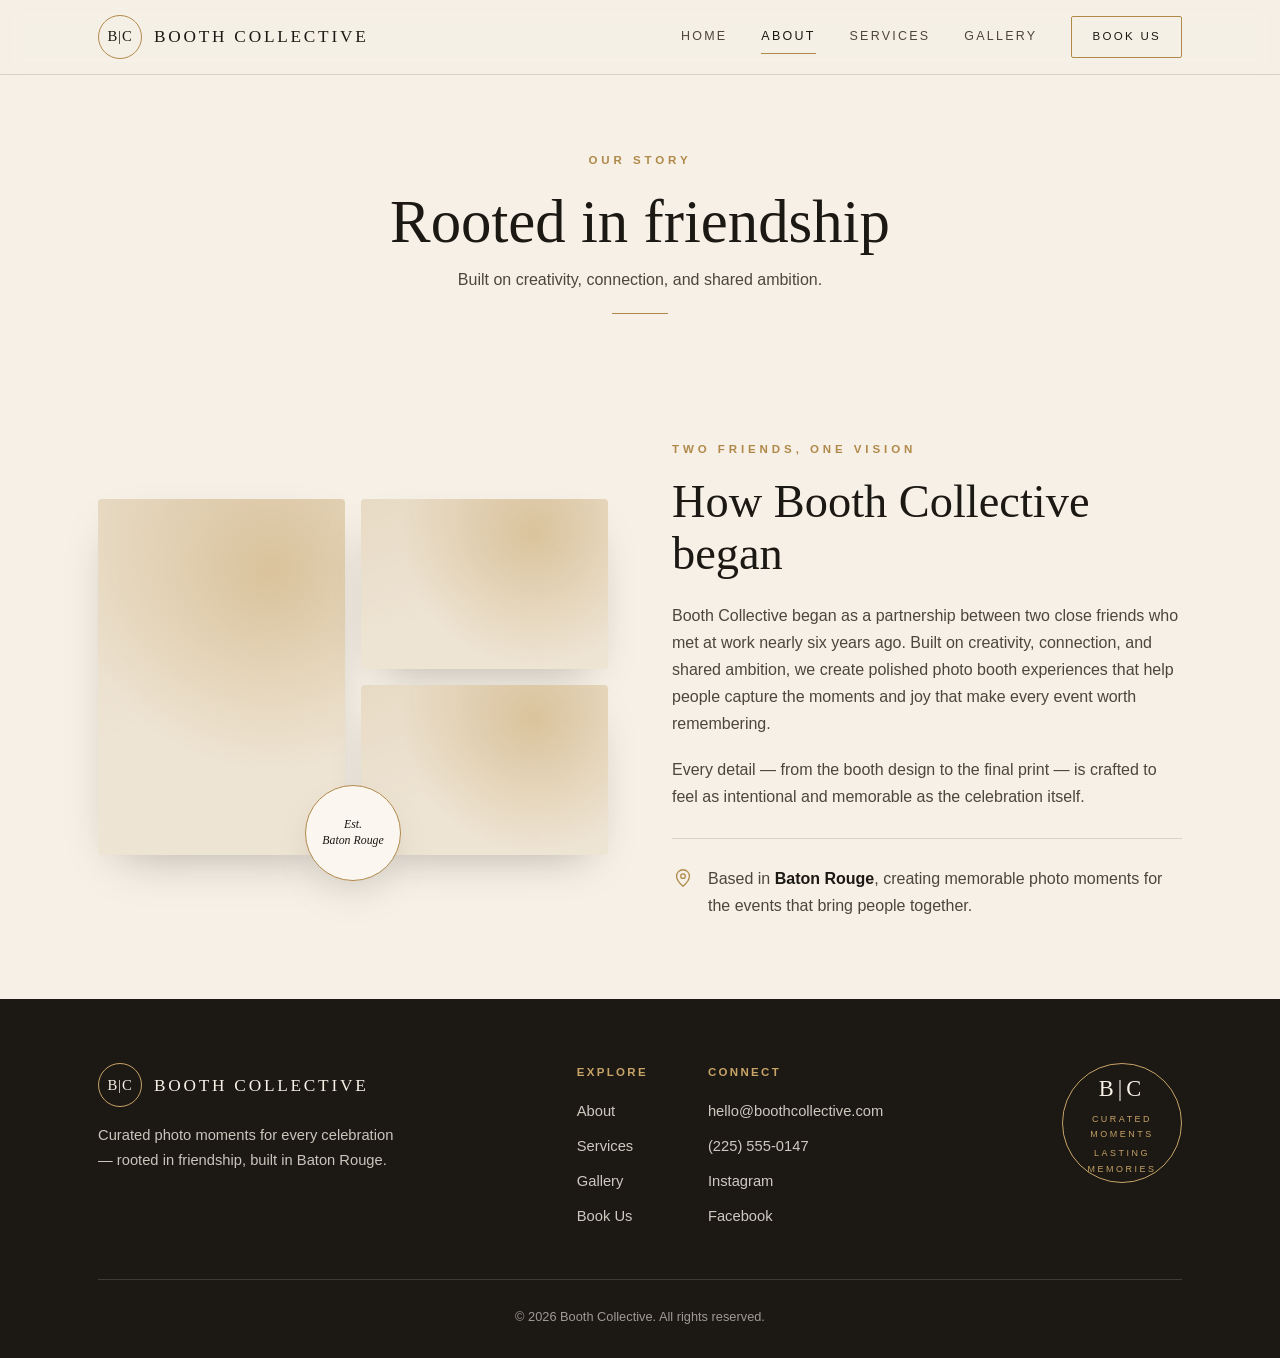
==== about.html @ 0d006862 "Add files via upload" ====
<!DOCTYPE html>
<html lang="en">
<head>
<meta charset="UTF-8">
<meta name="viewport" content="width=device-width, initial-scale=1.0">
<title>About | Booth Collective</title>
<link rel="stylesheet" href="assets/styles.css">
</head>
<body>
<header class="site-header">
  <div class="container header-inner">
    <a href="index.html" class="brand"><span class="monogram">B|C</span><span class="brand-name">Booth Collective</span></a>
    <nav class="site-nav" id="siteNav">
      <a href="index.html" class="nav-link">Home</a>
      <a href="about.html" class="nav-link active">About</a>
      <a href="services.html" class="nav-link">Services</a>
      <a href="gallery.html" class="nav-link">Gallery</a>
      <a href="contact.html" class="nav-cta">Book Us</a>
    </nav>
    <button class="nav-toggle" id="navToggle" aria-label="Toggle navigation"><svg viewBox="0 0 24 24" fill="none" stroke="currentColor" stroke-width="1.5"><line x1="3" y1="7" x2="21" y2="7"/><line x1="3" y1="12" x2="21" y2="12"/><line x1="3" y1="17" x2="21" y2="17"/></svg></button>
  </div>
</header>
<main>
<section class="page-hero">
  <div class="container reveal">
    <span class="eyebrow">Our Story</span>
    <h1>Rooted in friendship</h1>
    <p>Built on creativity, connection, and shared ambition.</p>
    <div class="rule"></div>
  </div>
</section>
<section class="section">
  <div class="container about-grid">
    <div class="about-visual reveal">
      <div class="about-tile tall"></div><div class="about-tile"></div><div class="about-tile"></div>
      <div class="about-badge">Est.<br>Baton Rouge</div>
    </div>
    <div class="about-copy reveal">
      <span class="eyebrow">Two friends, one vision</span>
      <h2>How Booth Collective began</h2>
      <p>Booth Collective began as a partnership between two close friends who met at work nearly six years ago. Built on creativity, connection, and shared ambition, we create polished photo booth experiences that help people capture the moments and joy that make every event worth remembering.</p>
      <p>Every detail — from the booth design to the final print — is crafted to feel as intentional and memorable as the celebration itself.</p>
      <div class="about-meta">
        <span class="pin"><svg width="22" height="22" viewBox="0 0 24 24" fill="none" stroke="currentColor" stroke-width="1.4"><path d="M12 21s-7-6.2-7-11a7 7 0 0 1 14 0c0 4.8-7 11-7 11z"/><circle cx="12" cy="10" r="2.5"/></svg></span>
        <p style="margin:0">Based in <strong style="color:var(--ink)">Baton Rouge</strong>, creating memorable photo moments for the events that bring people together.</p>
      </div>
    </div>
  </div>
</section>
</main>
<footer class="site-footer">
  <div class="container">
    <div class="footer-top">
      <div>
        <div style="display:flex;align-items:center;gap:12px;margin-bottom:16px">
          <span class="monogram" style="border-color:var(--gold-soft);color:var(--bg)">B|C</span>
          <span class="brand-name" style="color:var(--bg)">Booth Collective</span>
        </div>
        <p style="max-width:300px;opacity:.8;font-size:.92rem">Curated photo moments for every celebration — rooted in friendship, built in Baton Rouge.</p>
      </div>
      <div class="footer-links">
        <div class="footer-col"><h4>Explore</h4>
          <a href="about.html">About</a><a href="services.html">Services</a><a href="gallery.html">Gallery</a><a href="contact.html">Book Us</a></div>
        <div class="footer-col"><h4>Connect</h4>
          <a href="mailto:hello@boothcollective.com">hello@boothcollective.com</a><a href="tel:+12255550147">(225) 555-0147</a><a href="#">Instagram</a><a href="#">Facebook</a></div>
      </div>
      <div class="footer-badge"><div><div class="bc">B|C</div><div class="sub">Curated Moments</div><div class="sub">Lasting Memories</div></div></div>
    </div>
    <div class="footer-bottom">&copy; <span id="year"></span> Booth Collective. All rights reserved.</div>
  </div>
</footer>
<script src="assets/script.js"></script>
</body>
</html>
---- assets/styles.css ----
:root{
  --bg:#F6F0E6; --bg-alt:#EEE4D3; --surface:#FBF7F0;
  --ink:#1C1813; --ink-soft:#4C463C; --muted:#8A8072;
  --gold:#B0894A; --gold-soft:#C7A468; --line:rgba(28,24,19,0.14);
  --shadow:0 18px 46px -22px rgba(28,24,19,0.35);
  --serif:Georgia,"Times New Roman",serif;
  --script:"Snell Roundhand","Segoe Script","Brush Script MT",cursive;
  --sans:"Helvetica Neue",Arial,system-ui,sans-serif;
}
*,*::before,*::after{box-sizing:border-box;margin:0;padding:0}
html{scroll-behavior:smooth}
body{font-family:var(--sans);background:var(--bg);color:var(--ink-soft);line-height:1.7;-webkit-font-smoothing:antialiased}
.container{width:100%;max-width:1140px;margin:0 auto;padding:0 28px}
.eyebrow{font-size:.72rem;letter-spacing:.34em;text-transform:uppercase;color:var(--gold);font-weight:600}
h1,h2,h3{font-family:var(--serif);color:var(--ink);font-weight:400;line-height:1.12}
.script{font-family:var(--script);color:var(--gold)}
.heart{color:var(--gold)}

/* HEADER */
.site-header{position:sticky;top:0;z-index:50;background:rgba(246,240,230,.9);backdrop-filter:blur(10px);border-bottom:1px solid var(--line)}
.header-inner{display:flex;align-items:center;justify-content:space-between;height:74px}
.brand{display:flex;align-items:center;gap:12px;text-decoration:none}
.monogram{width:44px;height:44px;border:1.5px solid var(--gold);border-radius:50%;display:grid;place-items:center;font-family:var(--serif);font-size:.92rem;letter-spacing:.06em;color:var(--ink)}
.brand-name{font-family:var(--serif);font-size:1.08rem;letter-spacing:.16em;text-transform:uppercase;color:var(--ink)}
.site-nav{display:flex;align-items:center;gap:34px}
.nav-link{font-size:.78rem;letter-spacing:.18em;text-transform:uppercase;color:var(--ink-soft);text-decoration:none;position:relative;padding:6px 0;transition:color .25s}
.nav-link::after{content:"";position:absolute;left:0;bottom:0;width:0;height:1px;background:var(--gold);transition:width .3s}
.nav-link:hover,.nav-link.active{color:var(--ink)}
.nav-link:hover::after,.nav-link.active::after{width:100%}
.nav-cta{border:1px solid var(--gold);color:var(--ink);padding:10px 20px;border-radius:2px;font-size:.72rem;letter-spacing:.2em;text-transform:uppercase;text-decoration:none;transition:all .3s}
.nav-cta:hover{background:var(--gold);color:var(--surface)}
.nav-toggle{display:none;background:none;border:none;cursor:pointer;color:var(--ink);padding:8px}
.nav-toggle svg{width:26px;height:26px}

/* BUTTONS */
.btn-primary{background:var(--ink);color:var(--bg);text-decoration:none;padding:15px 32px;border-radius:2px;font-size:.76rem;letter-spacing:.2em;text-transform:uppercase;transition:all .3s;border:1px solid var(--ink);display:inline-block}
.btn-primary:hover{background:transparent;color:var(--ink)}
.btn-ghost{color:var(--ink);text-decoration:none;font-size:.76rem;letter-spacing:.2em;text-transform:uppercase;border-bottom:1px solid var(--gold);padding-bottom:4px;transition:color .3s}
.btn-ghost:hover{color:var(--gold)}

/* HERO */
.hero{padding:84px 0 72px;overflow:hidden}
.hero-grid{display:grid;grid-template-columns:1.05fr .95fr;gap:56px;align-items:center}
.kicker{display:flex;align-items:center;gap:14px;margin-bottom:26px}
.kicker-line{height:1px;width:52px;background:var(--gold)}
.hero h1{font-size:clamp(3.2rem,7vw,5.4rem);margin-bottom:6px}
.hero h1 .script{font-size:clamp(3rem,7vw,5.2rem);display:block;margin-top:-8px;margin-left:6px}
.hero-tag{font-family:var(--serif);font-style:italic;font-size:1.2rem;color:var(--ink);margin:22px 0 8px}
.hero-sub{max-width:440px;margin:18px 0 34px;font-size:1.02rem}
.hero-actions{display:flex;gap:16px;flex-wrap:wrap;align-items:center}
.hero-visual{position:relative;height:520px}
.strip{position:absolute;background:var(--surface);padding:12px 12px 20px;box-shadow:var(--shadow);border:1px solid var(--line)}
.strip .frame{background:var(--bg-alt);position:relative;overflow:hidden}
.strip .frame::after{content:"";position:absolute;inset:0;background:linear-gradient(135deg,rgba(176,137,74,.18),transparent 60%),radial-gradient(circle at 30% 30%,var(--gold-soft),transparent 55%);opacity:.55}
.strip-a{width:190px;top:0;left:8%;transform:rotate(-5deg);z-index:2}
.strip-a .frame{height:74px;margin-bottom:8px}
.strip-b{width:230px;top:120px;right:2%;transform:rotate(4deg);z-index:3}
.strip-b .frame{height:150px}
.booth-card{position:absolute;bottom:0;left:18%;width:210px;background:var(--ink);color:var(--bg);border-radius:16px;padding:22px 18px 26px;text-align:center;box-shadow:var(--shadow);z-index:4}
.booth-lens{width:46px;height:46px;border-radius:50%;margin:0 auto 14px;background:radial-gradient(circle at 35% 35%,#5a5147,#17130e);border:3px solid var(--gold-soft)}
.booth-card .bc{font-family:var(--serif);letter-spacing:.2em;font-size:.8rem;color:var(--bg)}
.booth-ring{position:absolute;inset:-10px;border:2px solid var(--gold-soft);border-radius:22px;opacity:.5}

/* BAND */
.band{background:var(--ink);color:var(--bg);padding:30px 0}
.band-inner{display:flex;justify-content:center;align-items:center;gap:26px;flex-wrap:wrap;text-align:center}
.band-item{font-family:var(--serif);font-style:italic;font-size:1.15rem}
.band-dot{color:var(--gold-soft)}

/* PAGE HEADER (interior pages) */
.page-hero{padding:70px 0 40px;text-align:center}
.page-hero h1{font-size:clamp(2.6rem,5vw,3.8rem);margin:16px 0 10px}
.page-hero p{max-width:560px;margin:0 auto}
.rule{width:56px;height:1px;background:var(--gold);margin:20px auto 0}

/* SECTIONS */
.section{padding:80px 0}
.section-alt{background:var(--bg-alt)}
.section-head{text-align:center;max-width:640px;margin:0 auto 58px}
.section-head h2{font-size:clamp(2.2rem,4.5vw,3.1rem);margin:16px 0 14px}

/* ABOUT */
.about-grid{display:grid;grid-template-columns:1fr 1fr;gap:64px;align-items:center}
.about-copy h2{font-size:clamp(2.1rem,4vw,2.9rem);margin:14px 0 22px}
.about-copy p{margin-bottom:18px}
.about-meta{display:flex;gap:14px;align-items:flex-start;margin-top:28px;padding-top:26px;border-top:1px solid var(--line)}
.pin{color:var(--gold);flex-shrink:0;margin-top:2px}
.about-visual{position:relative;display:grid;grid-template-columns:1fr 1fr;gap:16px}
.about-tile{border-radius:4px;overflow:hidden;box-shadow:var(--shadow);position:relative;background:var(--bg-alt);min-height:170px}
.about-tile::after{content:"";position:absolute;inset:0;background:linear-gradient(160deg,rgba(176,137,74,.2),transparent 55%),radial-gradient(circle at 70% 20%,var(--gold-soft),transparent 60%);opacity:.5}
.about-tile.tall{grid-row:span 2;min-height:auto}
.about-badge{position:absolute;left:50%;bottom:-26px;transform:translateX(-50%);width:96px;height:96px;border-radius:50%;background:var(--surface);border:1px solid var(--gold);display:grid;place-items:center;text-align:center;box-shadow:var(--shadow);font-family:var(--serif);font-style:italic;font-size:.74rem;color:var(--ink);line-height:1.35;z-index:3}

/* SERVICES */
.services-grid{display:grid;grid-template-columns:repeat(3,1fr);gap:26px}
.service-card{background:var(--surface);border:1px solid var(--line);padding:38px 30px;border-radius:4px;transition:transform .35s,box-shadow .35s}
.service-card:hover{transform:translateY(-6px);box-shadow:var(--shadow)}
.service-icon{width:46px;height:46px;color:var(--gold);margin-bottom:20px}
.service-icon svg{width:100%;height:100%;stroke:currentColor;fill:none;stroke-width:1.3}
.service-card h3{font-size:1.28rem;margin-bottom:10px}
.service-num{font-family:var(--serif);font-style:italic;color:var(--muted);font-size:.9rem;display:block;margin-bottom:8px}

/* GALLERY */
.gallery-grid{display:grid;grid-template-columns:repeat(4,1fr);grid-auto-rows:200px;gap:14px}
.gtile{position:relative;overflow:hidden;border-radius:3px;background:var(--bg-alt)}
.gtile img{width:100%;height:100%;object-fit:cover;display:block}
.gtile::after{content:"";position:absolute;inset:0;background:linear-gradient(135deg,rgba(28,24,19,.12),transparent),radial-gradient(circle at 40% 30%,var(--gold-soft),transparent 60%);opacity:.5;transition:opacity .4s}
.gtile:hover::after{opacity:.2}
.gtile .glabel{position:absolute;left:14px;bottom:12px;z-index:2;font-family:var(--serif);font-style:italic;color:var(--ink);font-size:.82rem}
.gtile.wide{grid-column:span 2}
.gtile.tall{grid-row:span 2}
.gallery-note{text-align:center;margin-top:26px;font-size:.86rem;color:var(--muted);font-style:italic}

/* CONTACT */
.contact-grid{display:grid;grid-template-columns:.9fr 1.1fr;gap:60px;align-items:start}
.contact-copy h2{font-size:clamp(2.1rem,4vw,2.9rem);margin:14px 0 18px}
.contact-copy .quote{font-family:var(--serif);font-style:italic;font-size:1.3rem;color:var(--ink);margin:26px 0}
.contact-info{list-style:none;margin-top:26px}
.contact-info li{display:flex;gap:12px;align-items:center;margin-bottom:14px;font-size:.98rem}
.contact-info svg{width:20px;height:20px;color:var(--gold);flex-shrink:0}
.form{background:var(--surface);border:1px solid var(--line);border-radius:6px;padding:38px 34px;box-shadow:var(--shadow)}
.form-row{display:grid;grid-template-columns:1fr 1fr;gap:18px}
.field{margin-bottom:20px}
.field label{display:block;font-size:.72rem;letter-spacing:.18em;text-transform:uppercase;color:var(--ink);margin-bottom:8px}
.field input,.field select,.field textarea{width:100%;padding:13px 14px;border:1px solid var(--line);border-radius:3px;background:var(--bg);color:var(--ink);font-family:var(--sans);font-size:.95rem;transition:border-color .25s}
.field input:focus,.field select:focus,.field textarea:focus{outline:none;border-color:var(--gold)}
.field textarea{resize:vertical;min-height:110px}
.submit-btn{width:100%;background:var(--ink);color:var(--bg);border:1px solid var(--ink);padding:16px;border-radius:2px;font-size:.78rem;letter-spacing:.22em;text-transform:uppercase;cursor:pointer;transition:all .3s;font-family:var(--sans)}
.submit-btn:hover{background:transparent;color:var(--ink)}
.form-msg{margin-top:16px;font-size:.9rem;text-align:center;min-height:20px}
.form-msg.ok{color:var(--gold)}
.form-msg.err{color:#b4483a}

/* FOOTER */
.site-footer{background:var(--ink);color:var(--bg);padding:64px 0 30px}
.footer-top{display:flex;justify-content:space-between;align-items:flex-start;gap:40px;flex-wrap:wrap;padding-bottom:40px;border-bottom:1px solid rgba(243,236,223,.16)}
.footer-badge{width:120px;height:120px;border-radius:50%;border:1px solid var(--gold-soft);display:grid;place-items:center;text-align:center;flex-shrink:0}
.footer-badge .bc{font-family:var(--serif);font-size:1.4rem;letter-spacing:.18em}
.footer-badge .sub{font-size:.56rem;letter-spacing:.28em;text-transform:uppercase;color:var(--gold-soft);margin-top:4px}
.footer-links{display:flex;gap:60px;flex-wrap:wrap}
.footer-col h4{font-size:.72rem;letter-spacing:.2em;text-transform:uppercase;color:var(--gold-soft);margin-bottom:16px;font-weight:600}
.footer-col a{display:block;color:var(--bg);text-decoration:none;opacity:.82;margin-bottom:10px;font-size:.92rem;transition:opacity .25s}
.footer-col a:hover{opacity:1}
.footer-bottom{text-align:center;padding-top:26px;font-size:.8rem;opacity:.6}

/* REVEAL */
.reveal{opacity:0;transform:translateY(24px);transition:opacity .8s ease,transform .8s ease}
.reveal.in{opacity:1;transform:none}

/* RESPONSIVE */
@media(max-width:900px){
  .hero-grid,.about-grid,.contact-grid{grid-template-columns:1fr;gap:44px}
  .hero-visual{height:400px;order:-1}
  .services-grid{grid-template-columns:1fr 1fr}
  .gallery-grid{grid-template-columns:repeat(2,1fr)}
  .site-nav{position:fixed;top:74px;right:0;left:0;flex-direction:column;gap:0;background:var(--bg);border-bottom:1px solid var(--line);padding:10px 28px 24px;transform:translateY(-140%);transition:transform .35s;align-items:flex-start}
  .site-nav.open{transform:none}
  .nav-link{width:100%;padding:14px 0;border-bottom:1px solid var(--line)}
  .nav-cta{margin-top:14px}
  .nav-toggle{display:block}
}
@media(max-width:560px){.services-grid,.form-row{grid-template-columns:1fr}.band-inner{flex-direction:column;gap:10px}}
@media(prefers-reduced-motion:reduce){*{animation:none!important;transition:none!important;scroll-behavior:auto!important}.reveal{opacity:1;transform:none}}
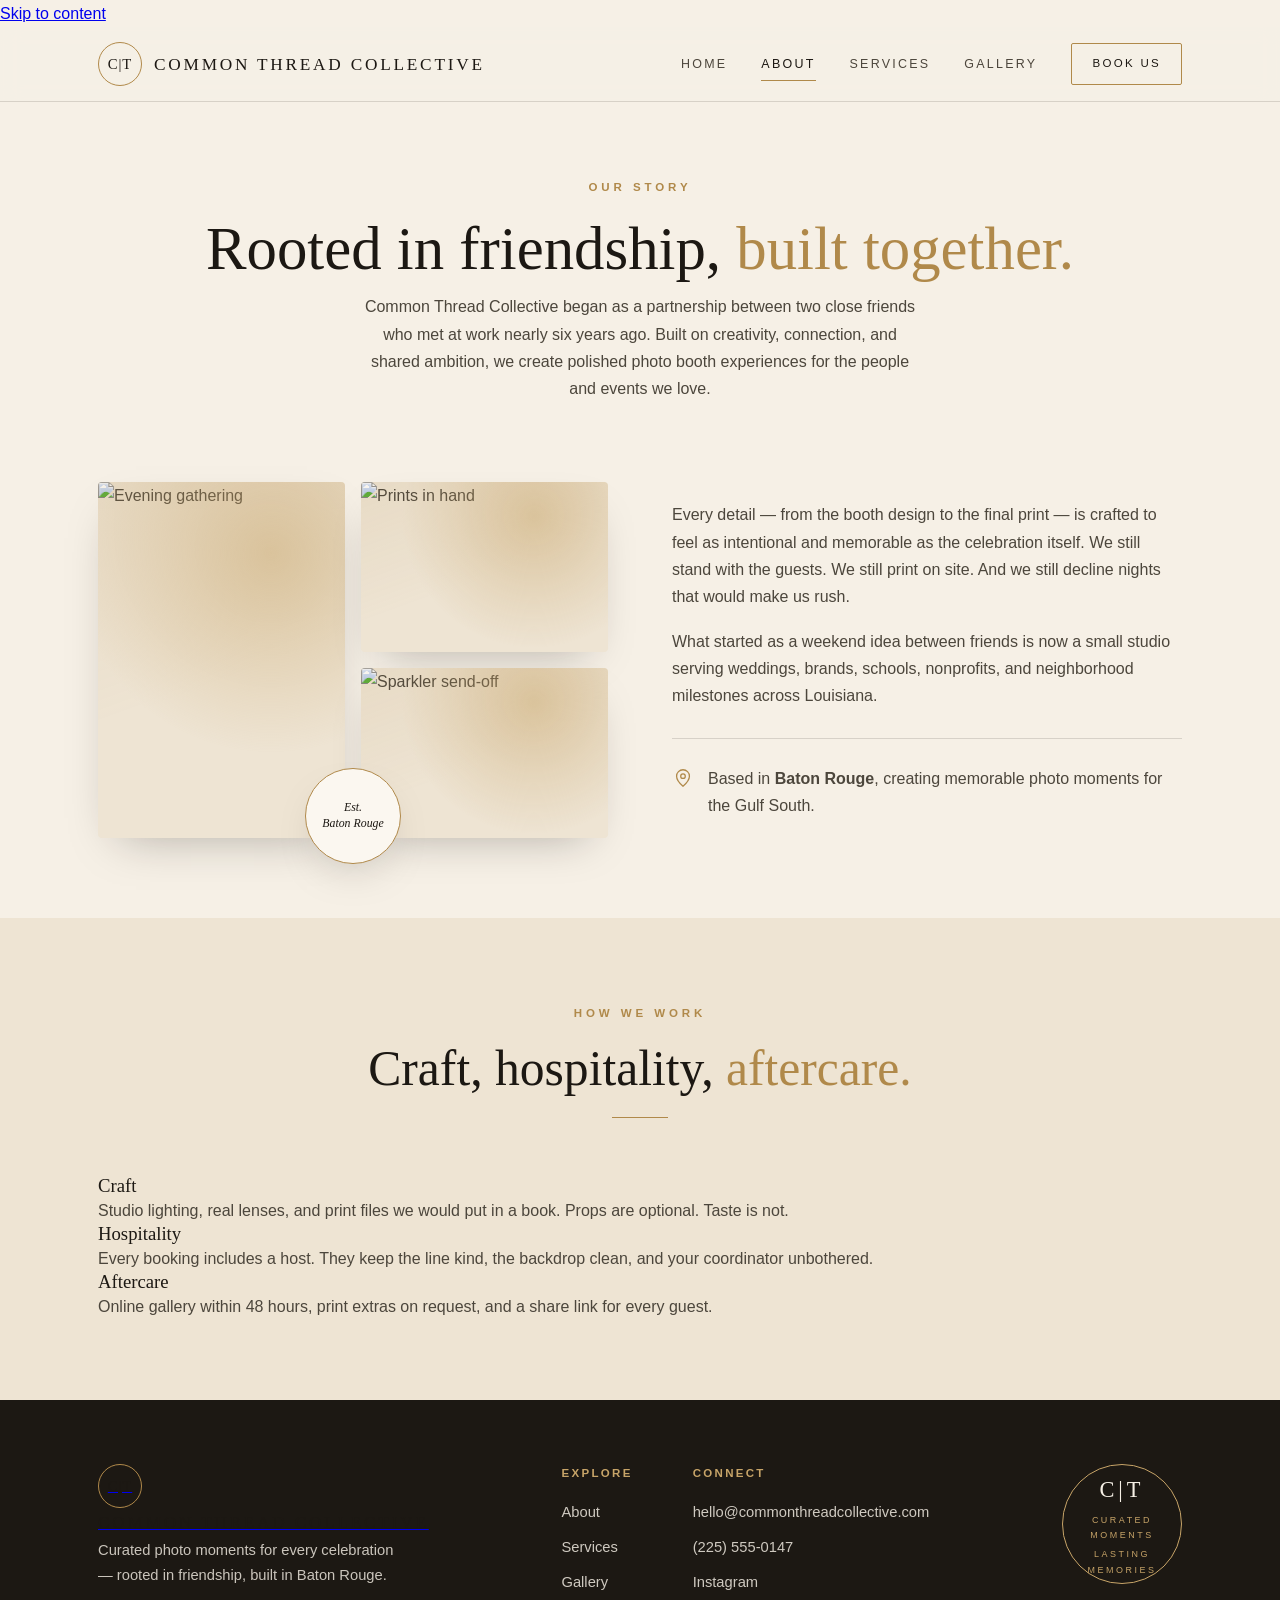
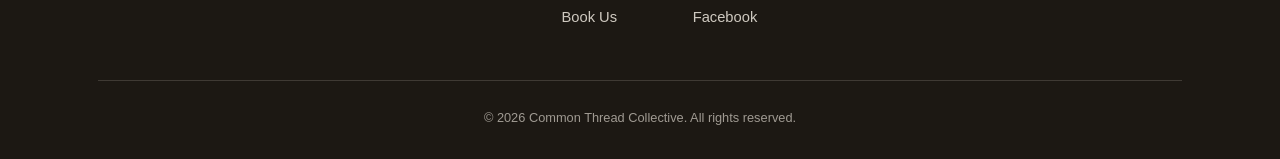
==== commit 7c33d43e: "Add files via upload" ====
--- a/about.html
+++ b/about.html
@@ -1,74 +1,162 @@
 <!DOCTYPE html>
 <html lang="en">
-<head>
-<meta charset="UTF-8">
-<meta name="viewport" content="width=device-width, initial-scale=1.0">
-<title>About | Booth Collective</title>
-<link rel="stylesheet" href="assets/styles.css">
-</head>
-<body>
-<header class="site-header">
-  <div class="container header-inner">
-    <a href="index.html" class="brand"><span class="monogram">B|C</span><span class="brand-name">Booth Collective</span></a>
-    <nav class="site-nav" id="siteNav">
-      <a href="index.html" class="nav-link">Home</a>
-      <a href="about.html" class="nav-link active">About</a>
-      <a href="services.html" class="nav-link">Services</a>
-      <a href="gallery.html" class="nav-link">Gallery</a>
-      <a href="contact.html" class="nav-cta">Book Us</a>
-    </nav>
-    <button class="nav-toggle" id="navToggle" aria-label="Toggle navigation"><svg viewBox="0 0 24 24" fill="none" stroke="currentColor" stroke-width="1.5"><line x1="3" y1="7" x2="21" y2="7"/><line x1="3" y1="12" x2="21" y2="12"/><line x1="3" y1="17" x2="21" y2="17"/></svg></button>
-  </div>
-</header>
-<main>
-<section class="page-hero">
-  <div class="container reveal">
-    <span class="eyebrow">Our Story</span>
-    <h1>Rooted in friendship</h1>
-    <p>Built on creativity, connection, and shared ambition.</p>
-    <div class="rule"></div>
-  </div>
-</section>
-<section class="section">
-  <div class="container about-grid">
-    <div class="about-visual reveal">
-      <div class="about-tile tall"></div><div class="about-tile"></div><div class="about-tile"></div>
-      <div class="about-badge">Est.<br>Baton Rouge</div>
-    </div>
-    <div class="about-copy reveal">
-      <span class="eyebrow">Two friends, one vision</span>
-      <h2>How Booth Collective began</h2>
-      <p>Booth Collective began as a partnership between two close friends who met at work nearly six years ago. Built on creativity, connection, and shared ambition, we create polished photo booth experiences that help people capture the moments and joy that make every event worth remembering.</p>
-      <p>Every detail — from the booth design to the final print — is crafted to feel as intentional and memorable as the celebration itself.</p>
-      <div class="about-meta">
-        <span class="pin"><svg width="22" height="22" viewBox="0 0 24 24" fill="none" stroke="currentColor" stroke-width="1.4"><path d="M12 21s-7-6.2-7-11a7 7 0 0 1 14 0c0 4.8-7 11-7 11z"/><circle cx="12" cy="10" r="2.5"/></svg></span>
-        <p style="margin:0">Based in <strong style="color:var(--ink)">Baton Rouge</strong>, creating memorable photo moments for the events that bring people together.</p>
+  <head>
+    <meta charset="utf-8" />
+    <meta name="viewport" content="width=device-width, initial-scale=1" />
+    <title>About — Common Thread Collective</title>
+    <meta
+      name="description"
+      content="Common Thread Collective began as a partnership between two close friends in Baton Rouge. Rooted in friendship, built together."
+    />
+    <link rel="preconnect" href="https://fonts.googleapis.com" />
+    <link rel="preconnect" href="https://fonts.gstatic.com" crossorigin />
+    <link href="https://fonts.googleapis.com/css2?family=Great+Vibes&display=swap" rel="stylesheet" />
+    <link rel="stylesheet" href="assets/styles.css" />
+  </head>
+  <body>
+    <a class="skip-link" href="#main">Skip to content</a>
+    <header class="site-header">
+      <div class="container header-inner">
+        <a href="index.html" class="brand">
+          <span class="monogram">C|T</span>
+          <span class="brand-name">Common Thread Collective</span>
+        </a>
+        <nav class="site-nav" id="siteNav">
+          <a href="index.html" class="nav-link">Home</a>
+          <a href="about.html" class="nav-link active">About</a>
+          <a href="services.html" class="nav-link">Services</a>
+          <a href="gallery.html" class="nav-link">Gallery</a>
+          <a href="contact.html" class="nav-cta">Book Us</a>
+        </nav>
+        <button class="nav-toggle" type="button" id="navToggle" aria-label="Toggle navigation" aria-expanded="false">
+          <svg viewBox="0 0 24 24" fill="none" stroke="currentColor" stroke-width="1.5">
+            <line x1="3" y1="7" x2="21" y2="7" />
+            <line x1="3" y1="12" x2="21" y2="12" />
+            <line x1="3" y1="17" x2="21" y2="17" />
+          </svg>
+        </button>
       </div>
-    </div>
-  </div>
-</section>
-</main>
-<footer class="site-footer">
-  <div class="container">
-    <div class="footer-top">
-      <div>
-        <div style="display:flex;align-items:center;gap:12px;margin-bottom:16px">
-          <span class="monogram" style="border-color:var(--gold-soft);color:var(--bg)">B|C</span>
-          <span class="brand-name" style="color:var(--bg)">Booth Collective</span>
+    </header>
+
+    <main id="main">
+      <section class="page-hero">
+        <div class="container">
+          <span class="eyebrow">Our Story</span>
+          <h1>Rooted in friendship, <span class="script">built together.</span></h1>
+          <p>
+            Common Thread Collective began as a partnership between two close friends who met at
+            work nearly six years ago. Built on creativity, connection, and shared ambition,
+            we create polished photo booth experiences for the people and events we love.
+          </p>
         </div>
-        <p style="max-width:300px;opacity:.8;font-size:.92rem">Curated photo moments for every celebration — rooted in friendship, built in Baton Rouge.</p>
+      </section>
+
+      <section class="section" style="padding-top: 40px">
+        <div class="container about-grid">
+          <div class="about-visual reveal">
+            <div class="about-tile tall">
+              <img src="assets/gallery/camper-night.jpg" alt="Evening gathering" />
+            </div>
+            <div class="about-tile">
+              <img src="assets/gallery/polaroid-hands.jpg" alt="Prints in hand" />
+            </div>
+            <div class="about-tile">
+              <img src="assets/gallery/sparkler.jpg" alt="Sparkler send-off" />
+            </div>
+            <div class="about-badge">Est.<br />Baton Rouge</div>
+          </div>
+          <div class="about-copy reveal">
+            <p>
+              Every detail — from the booth design to the final print — is crafted to feel
+              as intentional and memorable as the celebration itself. We still stand with
+              the guests. We still print on site. And we still decline nights that would
+              make us rush.
+            </p>
+            <p>
+              What started as a weekend idea between friends is now a small studio serving
+              weddings, brands, schools, nonprofits, and neighborhood milestones across
+              Louisiana.
+            </p>
+            <div class="about-meta">
+              <span class="pin">
+                <svg width="22" height="22" viewBox="0 0 24 24" fill="none" stroke="currentColor" stroke-width="1.4">
+                  <path d="M12 21s-7-6.2-7-11a7 7 0 0 1 14 0c0 4.8-7 11-7 11z" />
+                  <circle cx="12" cy="10" r="2.5" />
+                </svg>
+              </span>
+              <p style="margin: 0">
+                Based in <strong style="color: var(--artifact-ink)">Baton Rouge</strong>, creating
+                memorable photo moments for the Gulf South.
+              </p>
+            </div>
+          </div>
+        </div>
+      </section>
+
+      <section class="section section-alt">
+        <div class="container">
+          <div class="section-head reveal">
+            <span class="eyebrow">How we work</span>
+            <h2>Craft, hospitality, <span class="script">aftercare.</span></h2>
+            <div class="rule"></div>
+          </div>
+          <div class="card-grid">
+            <article class="card reveal">
+              <h3>Craft</h3>
+              <p>Studio lighting, real lenses, and print files we would put in a book. Props are optional. Taste is not.</p>
+            </article>
+            <article class="card reveal">
+              <h3>Hospitality</h3>
+              <p>Every booking includes a host. They keep the line kind, the backdrop clean, and your coordinator unbothered.</p>
+            </article>
+            <article class="card reveal">
+              <h3>Aftercare</h3>
+              <p>Online gallery within 48 hours, print extras on request, and a share link for every guest.</p>
+            </article>
+          </div>
+        </div>
+      </section>
+    </main>
+
+    <footer class="site-footer">
+      <div class="container">
+        <div class="footer-top">
+          <div>
+            <a class="footer-brand" href="index.html">
+              <span class="monogram">C|T</span>
+              <span class="brand-name">Common Thread Collective</span>
+            </a>
+            <p style="max-width: 300px; opacity: 0.8; font-size: 0.92rem">
+              Curated photo moments for every celebration — rooted in friendship, built in Baton Rouge.
+            </p>
+          </div>
+          <div class="footer-links">
+            <div class="footer-col">
+              <h4>Explore</h4>
+              <a href="about.html">About</a>
+              <a href="services.html">Services</a>
+              <a href="gallery.html">Gallery</a>
+              <a href="contact.html">Book Us</a>
+            </div>
+            <div class="footer-col">
+              <h4>Connect</h4>
+              <a href="mailto:hello@commonthreadcollective.com">hello@commonthreadcollective.com</a>
+              <a href="contact.html">(225) 555-0147</a>
+              <a href="contact.html">Instagram</a>
+              <a href="contact.html">Facebook</a>
+            </div>
+          </div>
+          <div class="footer-badge">
+            <div>
+              <div class="bc">C|T</div>
+              <div class="sub">Curated Moments</div>
+              <div class="sub">Lasting Memories</div>
+            </div>
+          </div>
+        </div>
+        <div class="footer-bottom">&copy; <span id="year"></span> Common Thread Collective. All rights reserved.</div>
       </div>
-      <div class="footer-links">
-        <div class="footer-col"><h4>Explore</h4>
-          <a href="about.html">About</a><a href="services.html">Services</a><a href="gallery.html">Gallery</a><a href="contact.html">Book Us</a></div>
-        <div class="footer-col"><h4>Connect</h4>
-          <a href="mailto:hello@boothcollective.com">hello@boothcollective.com</a><a href="tel:+12255550147">(225) 555-0147</a><a href="#">Instagram</a><a href="#">Facebook</a></div>
-      </div>
-      <div class="footer-badge"><div><div class="bc">B|C</div><div class="sub">Curated Moments</div><div class="sub">Lasting Memories</div></div></div>
-    </div>
-    <div class="footer-bottom">&copy; <span id="year"></span> Booth Collective. All rights reserved.</div>
-  </div>
-</footer>
-<script src="assets/script.js"></script>
-</body>
-</html>+    </footer>
+    <script src="assets/script.js"></script>
+  </body>
+</html>
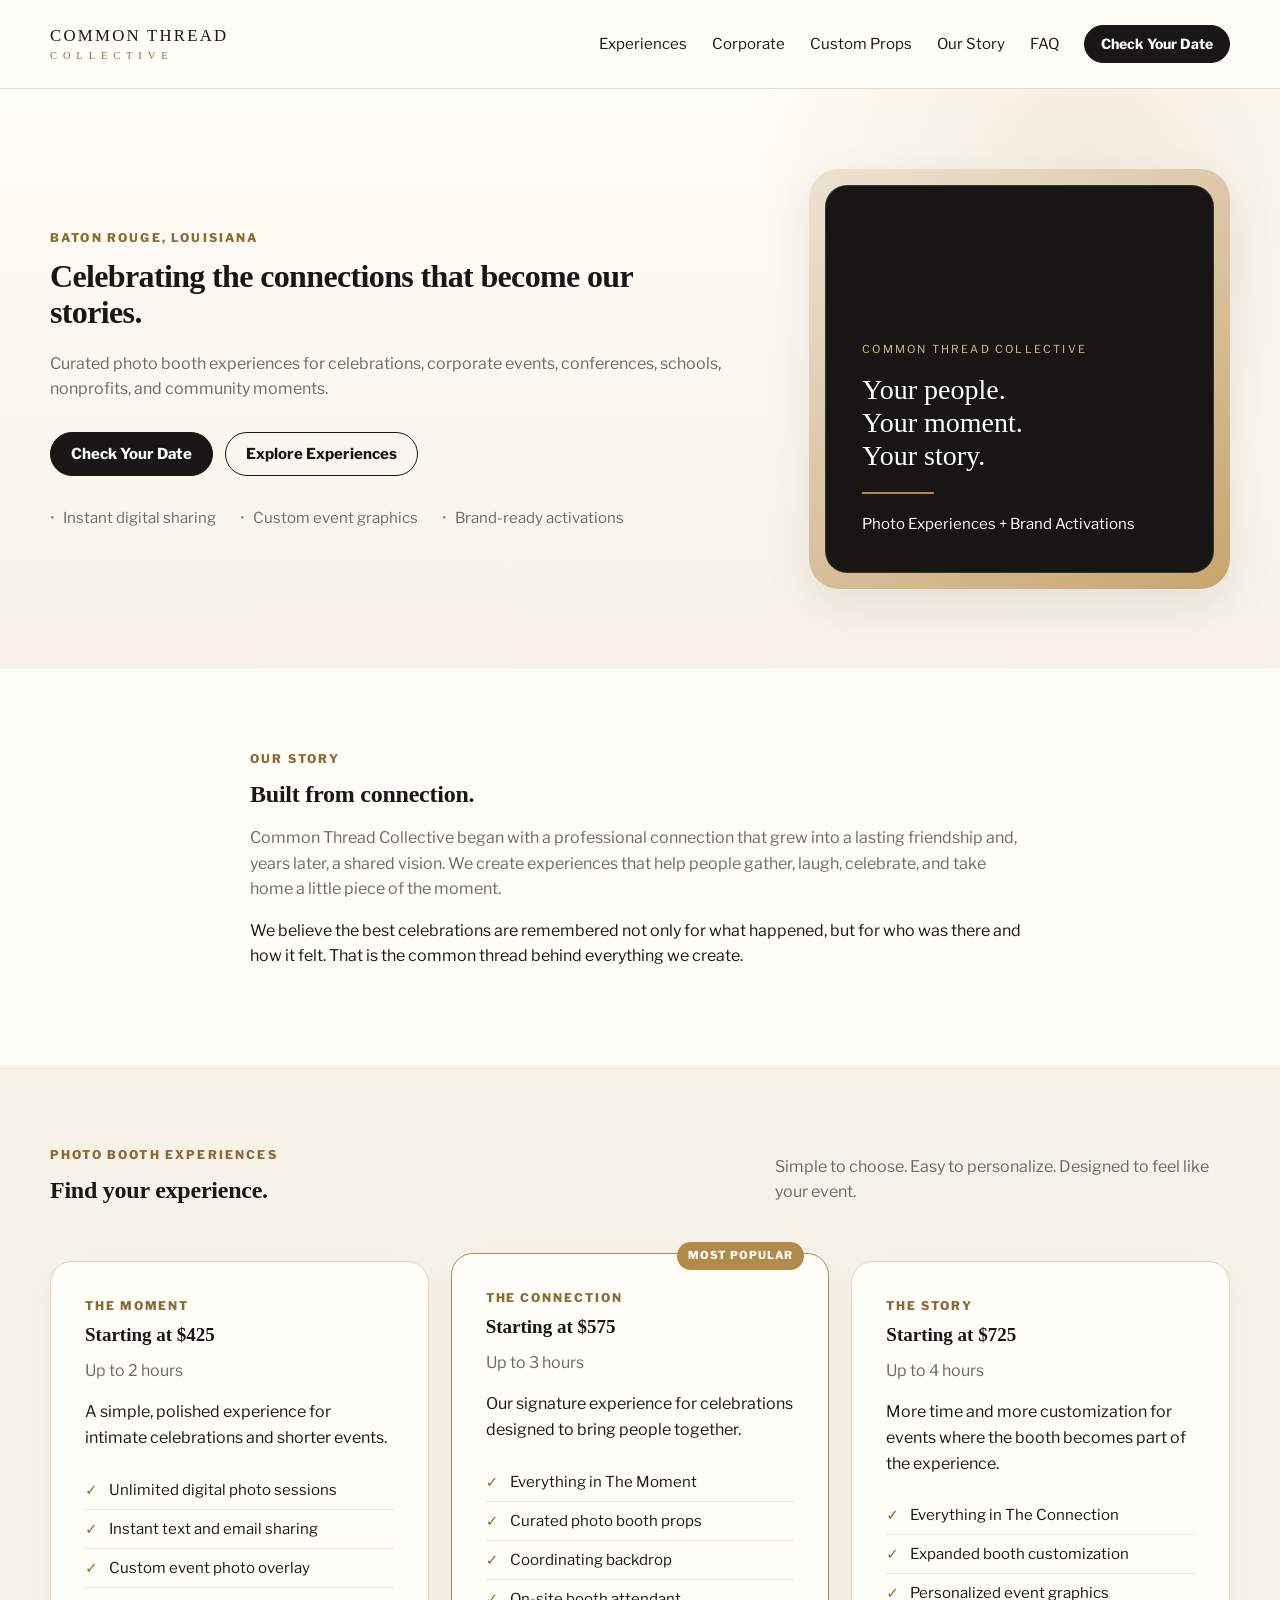
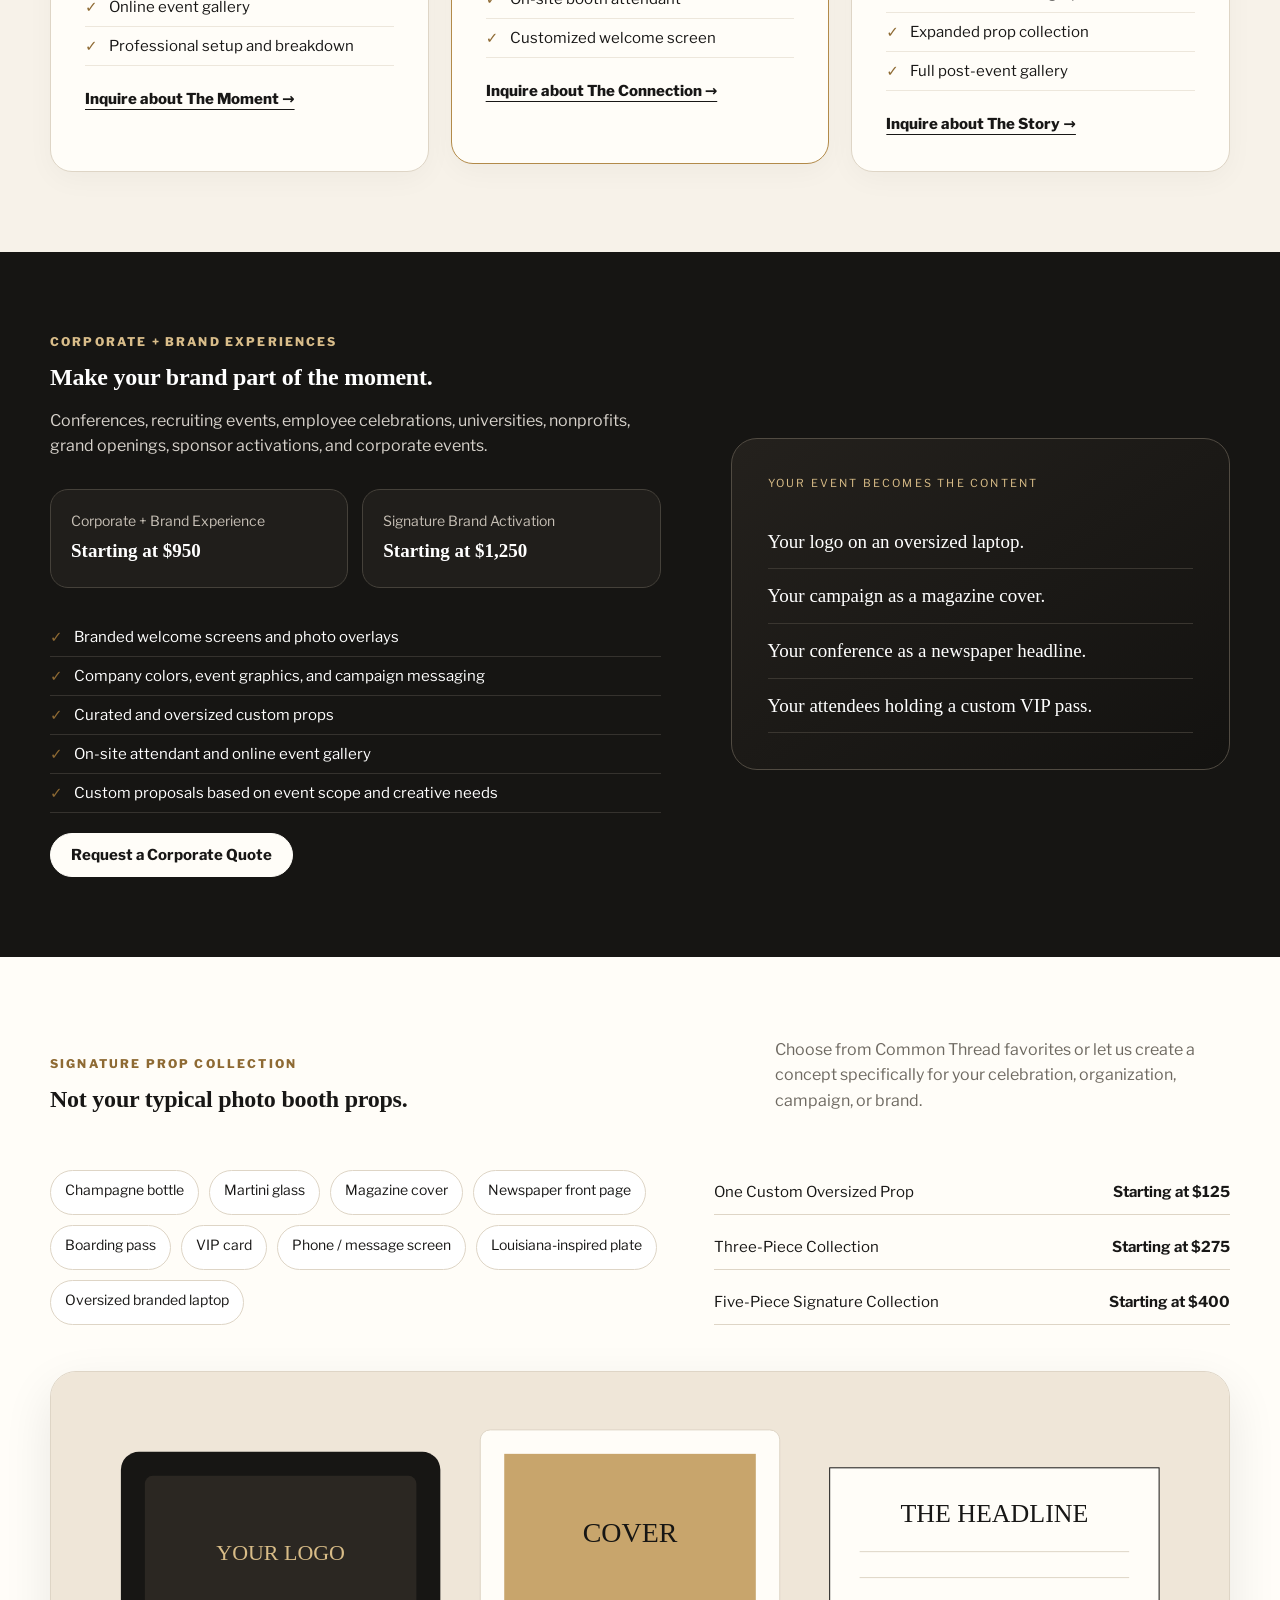
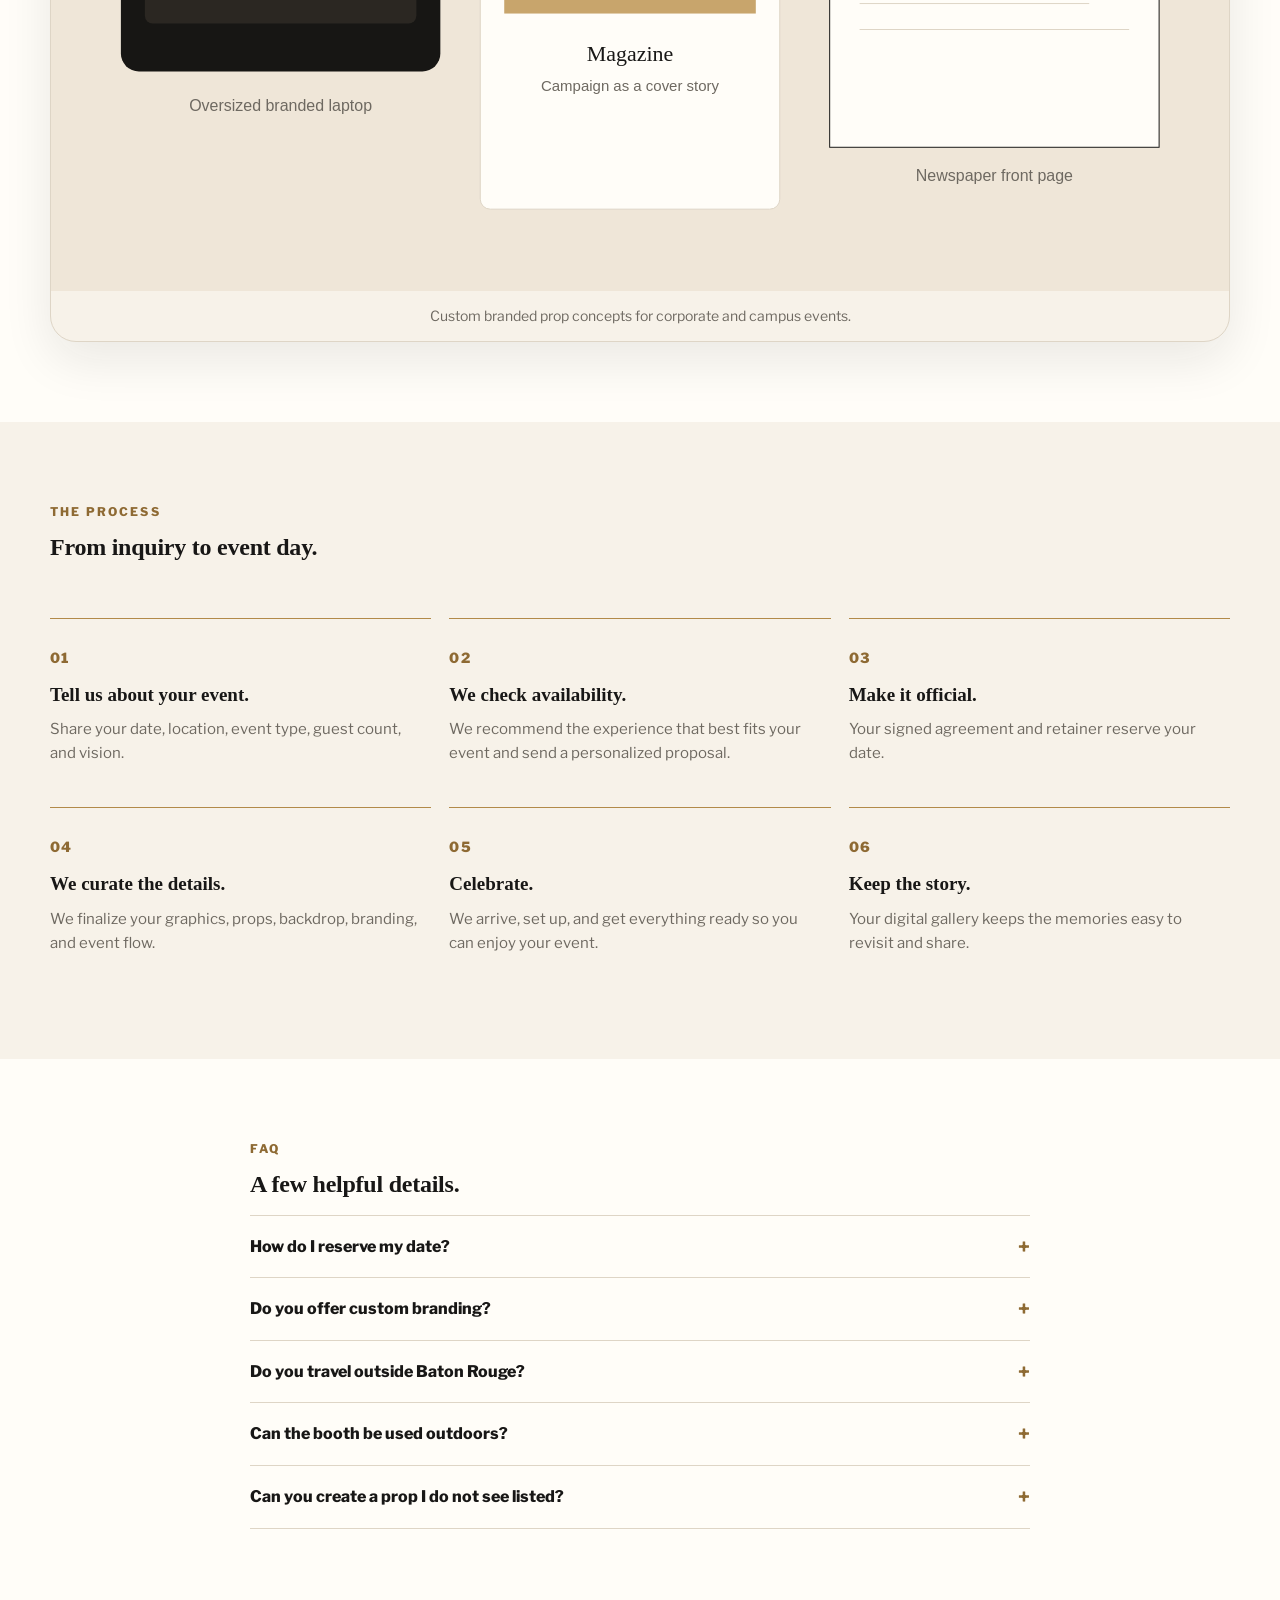
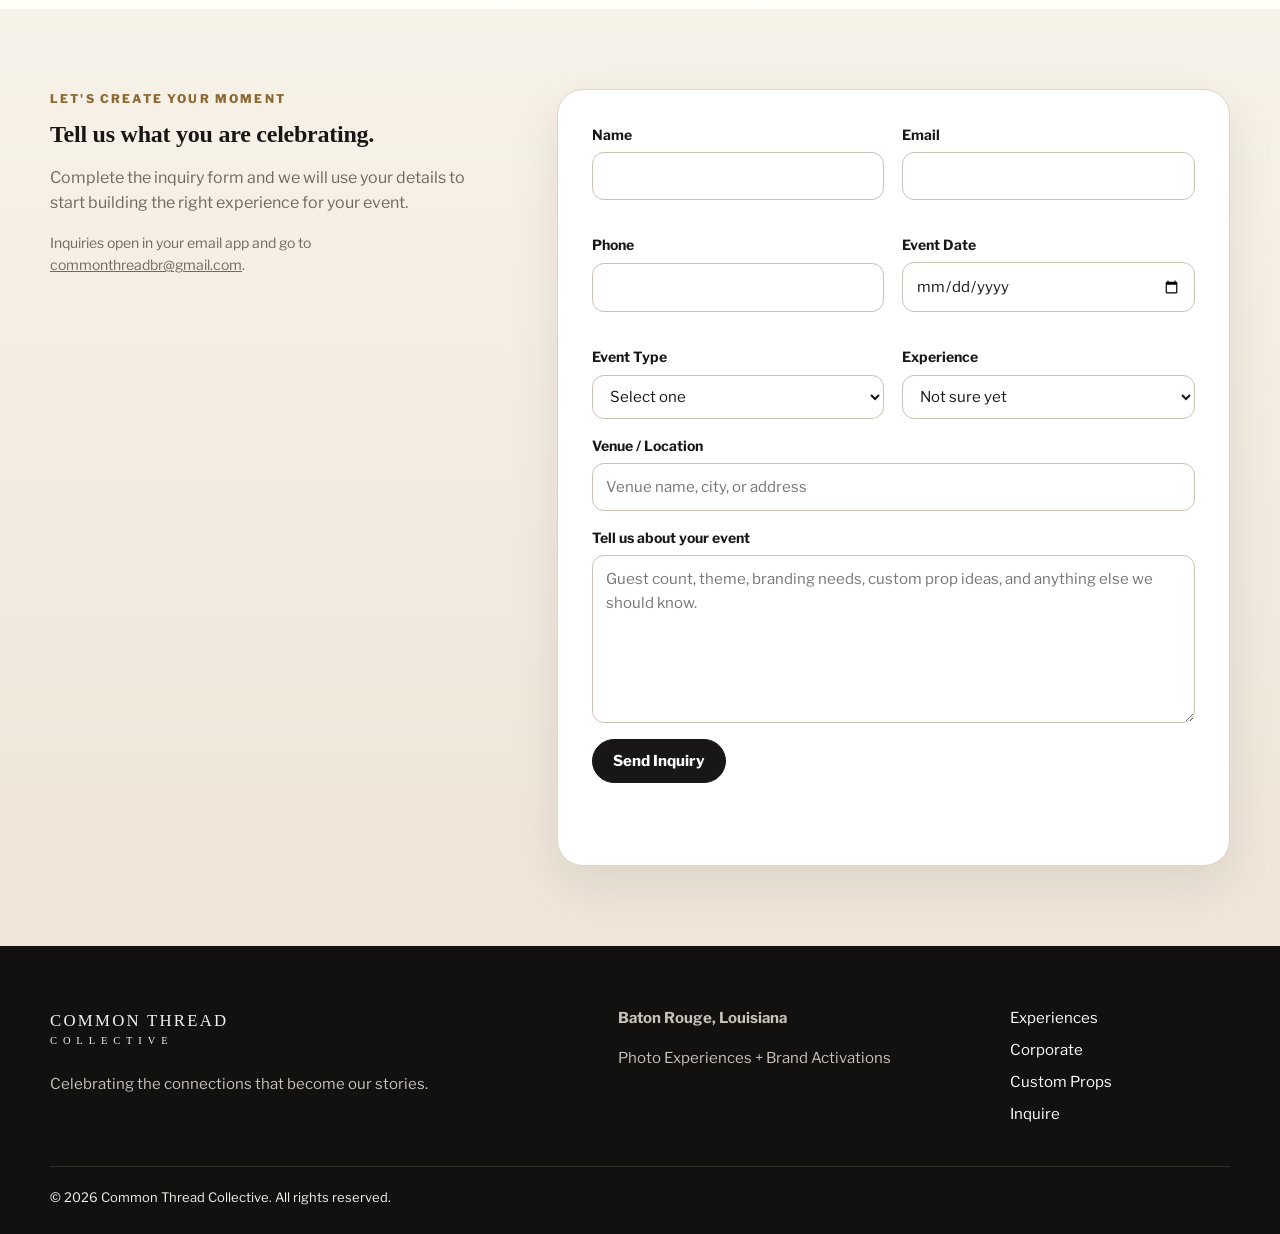
==== commit 8afbbcac: "Add files via upload" ====
--- a/about.html
+++ b/about.html
@@ -2,161 +2,12 @@
 <html lang="en">
   <head>
     <meta charset="utf-8" />
-    <meta name="viewport" content="width=device-width, initial-scale=1" />
-    <title>About — Common Thread Collective</title>
-    <meta
-      name="description"
-      content="Common Thread Collective began as a partnership between two close friends in Baton Rouge. Rooted in friendship, built together."
-    />
-    <link rel="preconnect" href="https://fonts.googleapis.com" />
-    <link rel="preconnect" href="https://fonts.gstatic.com" crossorigin />
-    <link href="https://fonts.googleapis.com/css2?family=Great+Vibes&display=swap" rel="stylesheet" />
-    <link rel="stylesheet" href="assets/styles.css" />
+    <meta http-equiv="refresh" content="0; url=index.html#about" />
+    <link rel="canonical" href="index.html#about" />
+    <title>Our Story — Common Thread Collective</title>
+    <script>location.replace("index.html#about");</script>
   </head>
   <body>
-    <a class="skip-link" href="#main">Skip to content</a>
-    <header class="site-header">
-      <div class="container header-inner">
-        <a href="index.html" class="brand">
-          <span class="monogram">C|T</span>
-          <span class="brand-name">Common Thread Collective</span>
-        </a>
-        <nav class="site-nav" id="siteNav">
-          <a href="index.html" class="nav-link">Home</a>
-          <a href="about.html" class="nav-link active">About</a>
-          <a href="services.html" class="nav-link">Services</a>
-          <a href="gallery.html" class="nav-link">Gallery</a>
-          <a href="contact.html" class="nav-cta">Book Us</a>
-        </nav>
-        <button class="nav-toggle" type="button" id="navToggle" aria-label="Toggle navigation" aria-expanded="false">
-          <svg viewBox="0 0 24 24" fill="none" stroke="currentColor" stroke-width="1.5">
-            <line x1="3" y1="7" x2="21" y2="7" />
-            <line x1="3" y1="12" x2="21" y2="12" />
-            <line x1="3" y1="17" x2="21" y2="17" />
-          </svg>
-        </button>
-      </div>
-    </header>
-
-    <main id="main">
-      <section class="page-hero">
-        <div class="container">
-          <span class="eyebrow">Our Story</span>
-          <h1>Rooted in friendship, <span class="script">built together.</span></h1>
-          <p>
-            Common Thread Collective began as a partnership between two close friends who met at
-            work nearly six years ago. Built on creativity, connection, and shared ambition,
-            we create polished photo booth experiences for the people and events we love.
-          </p>
-        </div>
-      </section>
-
-      <section class="section" style="padding-top: 40px">
-        <div class="container about-grid">
-          <div class="about-visual reveal">
-            <div class="about-tile tall">
-              <img src="assets/gallery/camper-night.jpg" alt="Evening gathering" />
-            </div>
-            <div class="about-tile">
-              <img src="assets/gallery/polaroid-hands.jpg" alt="Prints in hand" />
-            </div>
-            <div class="about-tile">
-              <img src="assets/gallery/sparkler.jpg" alt="Sparkler send-off" />
-            </div>
-            <div class="about-badge">Est.<br />Baton Rouge</div>
-          </div>
-          <div class="about-copy reveal">
-            <p>
-              Every detail — from the booth design to the final print — is crafted to feel
-              as intentional and memorable as the celebration itself. We still stand with
-              the guests. We still print on site. And we still decline nights that would
-              make us rush.
-            </p>
-            <p>
-              What started as a weekend idea between friends is now a small studio serving
-              weddings, brands, schools, nonprofits, and neighborhood milestones across
-              Louisiana.
-            </p>
-            <div class="about-meta">
-              <span class="pin">
-                <svg width="22" height="22" viewBox="0 0 24 24" fill="none" stroke="currentColor" stroke-width="1.4">
-                  <path d="M12 21s-7-6.2-7-11a7 7 0 0 1 14 0c0 4.8-7 11-7 11z" />
-                  <circle cx="12" cy="10" r="2.5" />
-                </svg>
-              </span>
-              <p style="margin: 0">
-                Based in <strong style="color: var(--artifact-ink)">Baton Rouge</strong>, creating
-                memorable photo moments for the Gulf South.
-              </p>
-            </div>
-          </div>
-        </div>
-      </section>
-
-      <section class="section section-alt">
-        <div class="container">
-          <div class="section-head reveal">
-            <span class="eyebrow">How we work</span>
-            <h2>Craft, hospitality, <span class="script">aftercare.</span></h2>
-            <div class="rule"></div>
-          </div>
-          <div class="card-grid">
-            <article class="card reveal">
-              <h3>Craft</h3>
-              <p>Studio lighting, real lenses, and print files we would put in a book. Props are optional. Taste is not.</p>
-            </article>
-            <article class="card reveal">
-              <h3>Hospitality</h3>
-              <p>Every booking includes a host. They keep the line kind, the backdrop clean, and your coordinator unbothered.</p>
-            </article>
-            <article class="card reveal">
-              <h3>Aftercare</h3>
-              <p>Online gallery within 48 hours, print extras on request, and a share link for every guest.</p>
-            </article>
-          </div>
-        </div>
-      </section>
-    </main>
-
-    <footer class="site-footer">
-      <div class="container">
-        <div class="footer-top">
-          <div>
-            <a class="footer-brand" href="index.html">
-              <span class="monogram">C|T</span>
-              <span class="brand-name">Common Thread Collective</span>
-            </a>
-            <p style="max-width: 300px; opacity: 0.8; font-size: 0.92rem">
-              Curated photo moments for every celebration — rooted in friendship, built in Baton Rouge.
-            </p>
-          </div>
-          <div class="footer-links">
-            <div class="footer-col">
-              <h4>Explore</h4>
-              <a href="about.html">About</a>
-              <a href="services.html">Services</a>
-              <a href="gallery.html">Gallery</a>
-              <a href="contact.html">Book Us</a>
-            </div>
-            <div class="footer-col">
-              <h4>Connect</h4>
-              <a href="mailto:hello@commonthreadcollective.com">hello@commonthreadcollective.com</a>
-              <a href="contact.html">(225) 555-0147</a>
-              <a href="contact.html">Instagram</a>
-              <a href="contact.html">Facebook</a>
-            </div>
-          </div>
-          <div class="footer-badge">
-            <div>
-              <div class="bc">C|T</div>
-              <div class="sub">Curated Moments</div>
-              <div class="sub">Lasting Memories</div>
-            </div>
-          </div>
-        </div>
-        <div class="footer-bottom">&copy; <span id="year"></span> Common Thread Collective. All rights reserved.</div>
-      </div>
-    </footer>
-    <script src="assets/script.js"></script>
+    <p><a href="index.html#about">Continue to Our Story</a></p>
   </body>
 </html>
